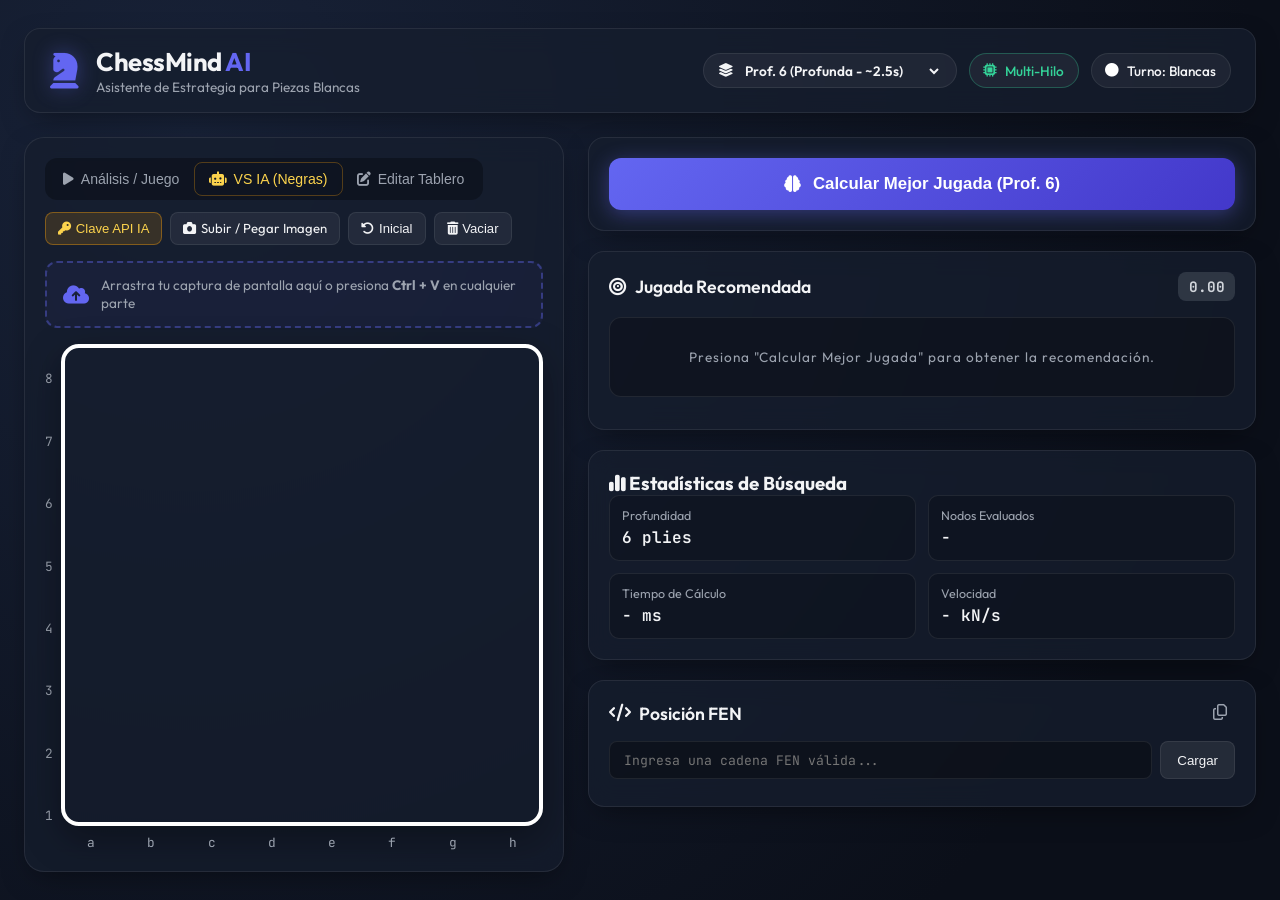
==== index.html @ ce9cb2b7 "first commit" ====
<!DOCTYPE html>
<html lang="es">
<head>
    <meta charset="UTF-8">
    <meta name="viewport" content="width=device-width, initial-scale=1.0">
    <title>Ajedrez AI - Asistente de Mejor Jugada</title>
    <!-- Favicon & PWA Manifest -->
    <link rel="icon" type="image/svg+xml" href="favicon.svg">
    <link rel="manifest" href="manifest.json">
    <meta name="theme-color" content="#182238">
    <meta name="apple-mobile-web-app-capable" content="yes">
    <meta name="apple-mobile-web-app-status-bar-style" content="black-translucent">
    <!-- Google Fonts -->
    <link rel="preconnect" href="https://fonts.googleapis.com">
    <link rel="preconnect" href="https://fonts.gstatic.com" crossorigin>
    <link href="https://fonts.googleapis.com/css2?family=Outfit:wght@300;400;500;600;700&family=JetBrains+Mono:wght@400;500;700&display=swap" rel="stylesheet">
    <!-- Font Awesome Icons -->
    <link rel="stylesheet" href="https://cdnjs.cloudflare.com/ajax/libs/font-awesome/6.4.0/css/all.min.css">
    <!-- Chess.js CDN -->
    <script src="https://cdnjs.cloudflare.com/ajax/libs/chess.js/0.10.3/chess.min.js"></script>
    <link rel="stylesheet" href="styles.css">
</head>
<body>
    <div class="app-container">
        <!-- Sidebar Navigation / Brand -->
        <header class="app-header">
            <div class="logo">
                <i class="fa-solid fa-chess-knight logo-icon"></i>
                <div class="logo-text">
                    <h1>ChessMind <span>AI</span></h1>
                    <p class="subtitle">Asistente de Estrategia para Piezas Blancas</p>
                </div>
            </div>
            <div class="header-badges">
                <span class="badge depth-badge" title="Seleccionar Profundidad de Búsqueda">
                    <i class="fa-solid fa-layer-group"></i> 
                    <select id="depthSelect" class="depth-select-inline">
                        <option value="0.25">Prof. 0.25 (Nivel Principiante)</option>
                        <option value="1">Prof. 1 (1 capa)</option>
                        <option value="3">Prof. 3 (Instantánea)</option>
                        <option value="4">Prof. 4 (Rápida - ~0.2s)</option>
                        <option value="5">Prof. 5 (Equilibrada - ~0.8s)</option>
                        <option value="6" selected>Prof. 6 (Profunda - ~2.5s)</option>
                        <option value="7">Prof. 7 (Extrema - ~5s)</option>
                    </select>
                </span>
                <span id="threadsBadge" class="badge threads-badge" title="Hilos de CPU en Paralelo"><i class="fa-solid fa-microchip"></i> <span id="threadsLabel">Multi-Hilo</span></span>
                <span id="turnBadge" class="badge turn-badge"><i class="fa-solid fa-circle" style="color: #ffffff;"></i> Turno: Blancas</span>
            </div>
        </header>

        <!-- Main Workspace -->
        <main class="main-content">
            <!-- Left Column: Board & Setup Tools -->
            <section class="board-section">
                <!-- Board Toolbar -->
                <div class="board-toolbar">
                    <div class="mode-tabs">
                        <button id="modePlayBtn" class="tab-btn active">
                            <i class="fa-solid fa-play"></i> Análisis / Juego
                        </button>
                        <button id="autoAiToggleBtn" class="tab-btn vs-ai-btn">
                            <i class="fa-solid fa-robot"></i> VS IA (Negras)
                        </button>
                        <button id="modeSetupBtn" class="tab-btn">
                            <i class="fa-solid fa-pen-to-square"></i> Editar Tablero
                        </button>
                    </div>
                    <div class="quick-actions">
                        <button id="openApiSettingsBtn" class="action-btn api-btn" title="Configurar Google AI Studio API Key">
                            <i class="fa-solid fa-key"></i> Clave API IA
                        </button>
                        <label for="imageUploadInput" class="action-btn upload-btn" title="Cargar o pegar imagen (Ctrl+V)">
                            <i class="fa-solid fa-camera"></i> Subir / Pegar Imagen
                            <input type="file" id="imageUploadInput" accept="image/*" style="display: none;" />
                        </label>
                        <button id="resetBoardBtn" class="action-btn" title="Posición Inicial">
                            <i class="fa-solid fa-rotate-left"></i> Inicial
                        </button>
                        <button id="clearBoardBtn" class="action-btn danger" title="Vaciar Tablero">
                            <i class="fa-solid fa-trash-can"></i> Vaciar
                        </button>
                    </div>
                </div>

                <!-- Global Drop / Paste Banner -->
                <div id="imageDropzone" class="image-dropzone">
                    <i class="fa-solid fa-cloud-arrow-up dropzone-icon"></i>
                    <span>Arrastra tu captura de pantalla aquí o presiona <strong>Ctrl + V</strong> en cualquier parte</span>
                </div>

                <!-- Piece Palette (Visible during setup mode) -->
                <div id="piecePalette" class="piece-palette hidden">
                    <span class="palette-title">Añadir Piezas:</span>
                    <div class="palette-group white-pieces">
                        <div class="palette-piece" data-piece="P" title="Peón Blanco">♙</div>
                        <div class="palette-piece" data-piece="N" title="Caballo Blanco">♘</div>
                        <div class="palette-piece" data-piece="B" title="Alfil Blanco">♗</div>
                        <div class="palette-piece" data-piece="R" title="Torre Blanca">♖</div>
                        <div class="palette-piece" data-piece="Q" title="Dama Blanca">♕</div>
                        <div class="palette-piece" data-piece="K" title="Rey Blanco">♔</div>
                    </div>
                    <div class="palette-group black-pieces">
                        <div class="palette-piece" data-piece="p" title="Peón Negro">♟</div>
                        <div class="palette-piece" data-piece="n" title="Caballo Negro">♞</div>
                        <div class="palette-piece" data-piece="b" title="Alfil Negro">♝</div>
                        <div class="palette-piece" data-piece="r" title="Torre Negra">♜</div>
                        <div class="palette-piece" data-piece="q" title="Dama Negra">♛</div>
                        <div class="palette-piece" data-piece="k" title="Rey Negro">♚</div>
                    </div>
                    <div class="palette-piece eraser" data-piece="NONE" title="Borrador (Vaciar casilla)">
                        <i class="fa-solid fa-eraser"></i>
                    </div>
                </div>

                <!-- Chessboard Container -->
                <div class="board-wrapper">
                    <!-- Rank Labels (8 to 1) -->
                    <div class="ranks-labels">
                        <span>8</span><span>7</span><span>6</span><span>5</span><span>4</span><span>3</span><span>2</span><span>1</span>
                    </div>
                    
                    <div class="board-core-area">
                        <div id="chessboard" class="chessboard"></div>
                        <!-- File Labels (a to h) -->
                        <div class="files-labels">
                            <span>a</span><span>b</span><span>c</span><span>d</span><span>e</span><span>f</span><span>g</span><span>h</span>
                        </div>
                    </div>
                </div>
            </section>

            <!-- Right Column: Control & Analysis Panel -->
            <section class="analysis-section">
                <!-- AI Engine Trigger Card -->
                <div class="card trigger-card">
                    <button id="findBestMoveBtn" class="btn-primary glow-effect">
                        <i class="fa-solid fa-brain"></i>
                        <span>Calcular Mejor Jugada (Prof. 6)</span>
                    </button>
                </div>

                <!-- Best Move Result Card -->
                <div class="card result-card">
                    <div class="card-header">
                        <h2><i class="fa-solid fa-bullseye"></i> Jugada Recomendada</h2>
                        <span id="evalBadge" class="eval-badge neutral">0.00</span>
                    </div>
                    <div class="result-body">
                        <div id="suggestedMoveDisplay" class="move-display">
                            <span class="placeholder-text">Presiona "Calcular Mejor Jugada" para obtener la recomendación.</span>
                        </div>
                        <div id="moveDescription" class="move-details"></div>
                    </div>
                </div>

                <!-- Metrics & Stats -->
                <div class="card stats-card">
                    <h3><i class="fa-solid fa-chart-simple"></i> Estadísticas de Búsqueda</h3>
                    <div class="stats-grid">
                        <div class="stat-item">
                            <span class="stat-label">Profundidad</span>
                            <span class="stat-value" id="statDepth">6 plies</span>
                        </div>
                        <div class="stat-item">
                            <span class="stat-label">Nodos Evaluados</span>
                            <span class="stat-value" id="statNodes">-</span>
                        </div>
                        <div class="stat-item">
                            <span class="stat-label">Tiempo de Cálculo</span>
                            <span class="stat-value" id="statTime">- ms</span>
                        </div>
                        <div class="stat-item">
                            <span class="stat-label">Velocidad</span>
                            <span class="stat-value" id="statNps">- kN/s</span>
                        </div>
                    </div>
                </div>

                <!-- FEN Config & Import/Export -->
                <div class="card fen-card">
                    <div class="card-header">
                        <h3><i class="fa-solid fa-code"></i> Posición FEN</h3>
                        <button id="copyFenBtn" class="icon-btn" title="Copiar FEN"><i class="fa-regular fa-copy"></i></button>
                    </div>
                    <div class="fen-input-group">
                        <input type="text" id="fenInput" class="fen-input" placeholder="Ingresa una cadena FEN válida..." />
                        <button id="applyFenBtn" class="btn-secondary">Cargar</button>
                    </div>
                    <span id="fenStatus" class="fen-status"></span>
                </div>
            </section>
        </main>
    </div>

    <!-- Google AI Studio API Settings Modal -->
    <div id="apiSettingsModal" class="modal-overlay hidden">
        <div class="modal-card modal-sm">
            <div class="modal-header">
                <h2><i class="fa-solid fa-key"></i> Configuración de Google AI Studio</h2>
                <button id="closeApiSettingsModalBtn" class="icon-btn"><i class="fa-solid fa-xmark"></i></button>
            </div>
            <div class="modal-body">
                <form id="apiSettingsForm" class="settings-form">
                    <div class="form-group">
                        <label for="apiKeyInput"><i class="fa-solid fa-lock"></i> Clave API (Google AI Studio)</label>
                        <div class="input-with-toggle">
                            <input type="password" id="apiKeyInput" placeholder="AIzaSy..." required />
                            <button type="button" id="toggleApiKeyVisibility" class="icon-btn" title="Mostrar/Ocultar"><i class="fa-regular fa-eye"></i></button>
                        </div>
                        <small class="form-hint">Obtén tu API Key gratis en <a href="https://aistudio.google.com/app/apikey" target="_blank" rel="noopener">aistudio.google.com</a>. Se guardará de forma segura en tu navegador (localStorage).</small>
                    </div>

                    <div class="form-group">
                        <div class="label-row">
                            <label for="apiModelSelect"><i class="fa-solid fa-brain"></i> Modelo Gemini</label>
                            <button type="button" id="fetchModelsBtn" class="icon-text-btn" title="Consultar modelos disponibles en tu cuenta de Google AI Studio">
                                <i class="fa-solid fa-arrows-rotate"></i> Obtener Modelos Reales
                            </button>
                        </div>
                        <select id="apiModelSelect" class="form-select">
                            <option value="gemini-2.5-flash">Cargando modelos de tu cuenta...</option>
                        </select>
                    </div>

                    <span id="apiSettingsMessage" class="form-message"></span>
                </form>
            </div>
            <div class="modal-footer">
                <button id="cancelApiSettingsBtn" class="btn-secondary">Cancelar</button>
                <button id="saveApiSettingsBtn" class="btn-primary glow-effect">
                    <i class="fa-solid fa-floppy-disk"></i> Guardar Configuración
                </button>
            </div>
        </div>
    </div>

    <!-- Image Recognition Verification Modal -->
    <div id="visionModal" class="modal-overlay hidden">
        <div class="modal-card">
            <div class="modal-header">
                <h2><i class="fa-solid fa-wand-magic-sparkles"></i> Detección de Tablero por IA</h2>
                <button id="closeVisionModalBtn" class="icon-btn"><i class="fa-solid fa-xmark"></i></button>
            </div>
            <div class="modal-body">
                <div class="side-by-side-container">
                    <div class="side-box">
                        <span class="box-title">Captura Original</span>
                        <div class="img-preview-wrapper">
                            <img id="uploadedImagePreview" src="" alt="Captura de pantalla de ajedrez" />
                        </div>
                        <div class="raw-response-container">
                            <span class="box-title"><i class="fa-solid fa-code"></i> Respuesta Cruda de la IA (Gemini):</span>
                            <textarea id="rawAiResponseText" class="raw-response-box" readonly placeholder="Esperando respuesta del modelo de IA..."></textarea>
                        </div>
                    </div>
                    <div class="side-box">
                        <span class="box-title">Posición Detectada (Haz clic en cualquier casilla para ajustar)</span>
                        <div class="preview-board-wrapper">
                            <div id="previewChessboard" class="chessboard mini-board"></div>
                            <div id="previewBoardSpinner" class="board-loading-overlay hidden">
                                <i class="fa-solid fa-brain fa-spin"></i>
                                <span>Consultando Gemini AI...</span>
                            </div>
                        </div>
                    </div>
                </div>
            </div>
            <div class="modal-footer">
                <button id="cancelVisionBtn" class="btn-secondary">Cancelar</button>
                <button id="confirmVisionBtn" class="btn-primary glow-effect">
                    <i class="fa-solid fa-check"></i> Cargar Posición al Tablero Principal
                </button>
            </div>
        </div>
    </div>

    <!-- Engine Script, Vision Script, Worker Pool & Main Script -->
    <script src="engine.js"></script>
    <script src="worker-pool.js"></script>
    <script src="vision.js"></script>
    <script src="app.js"></script>
    <!-- PWA Service Worker Registration -->
    <script>
        if ('serviceWorker' in navigator) {
            window.addEventListener('load', () => {
                navigator.serviceWorker.register('sw.js')
                    .then(reg => console.log('[PWA] Service Worker registrado:', reg.scope))
                    .catch(err => console.error('[PWA] Error Service Worker:', err));
            });
        }
    </script>
</body>
</html>
---- styles.css ----
:root {
    --bg-dark: #0b0f19;
    --bg-card: rgba(22, 30, 46, 0.75);
    --bg-card-border: rgba(255, 255, 255, 0.08);
    --primary: #6366f1;
    --primary-hover: #4f46e5;
    --primary-glow: rgba(99, 102, 241, 0.4);
    --accent-gold: #f59e0b;
    --accent-gold-glow: rgba(245, 158, 11, 0.4);
    --accent-green: #10b981;
    --accent-red: #ef4444;
    --text-main: #f3f4f6;
    --text-muted: #9ca3af;
    --square-light: #ffffff;
    --square-dark: #edf1f5;
    --square-highlight: rgba(245, 158, 11, 0.55);
    --square-move-from: rgba(16, 185, 129, 0.45);
    --square-move-to: rgba(16, 185, 129, 0.85);
    --square-selected: rgba(99, 102, 241, 0.6);
    --font-sans: 'Outfit', -apple-system, BlinkMacSystemFont, sans-serif;
    --font-mono: 'JetBrains Mono', monospace;
    --shadow-glass: 0 10px 30px -10px rgba(0, 0, 0, 0.5);
}

* {
    box-sizing: border-box;
    margin: 0;
    padding: 0;
}

body {
    background: radial-gradient(circle at 15% 15%, #182238 0%, #0b0f19 80%);
    color: var(--text-main);
    font-family: var(--font-sans);
    min-height: 100vh;
    display: flex;
    justify-content: center;
    align-items: center;
    padding: 1.5rem;
}

.app-container {
    width: 100%;
    max-width: 1280px;
    display: flex;
    flex-direction: column;
    gap: 1.5rem;
}

/* Header */
.app-header {
    display: flex;
    justify-content: space-between;
    align-items: center;
    padding: 1rem 1.5rem;
    background: var(--bg-card);
    backdrop-filter: blur(12px);
    border: 1px solid var(--bg-card-border);
    border-radius: 16px;
    box-shadow: var(--shadow-glass);
}

.logo {
    display: flex;
    align-items: center;
    gap: 1rem;
}

.logo-icon {
    font-size: 2.2rem;
    color: var(--primary);
    filter: drop-shadow(0 0 10px var(--primary-glow));
}

.logo-text h1 {
    font-size: 1.6rem;
    font-weight: 700;
    letter-spacing: -0.5px;
}

.logo-text h1 span {
    color: var(--primary);
}

.subtitle {
    font-size: 0.85rem;
    color: var(--text-muted);
}

.header-badges {
    display: flex;
    gap: 0.75rem;
}

.badge {
    background: rgba(255, 255, 255, 0.05);
    border: 1px solid var(--bg-card-border);
    padding: 0.4rem 0.85rem;
    border-radius: 20px;
    font-size: 0.85rem;
    font-weight: 500;
    display: flex;
    align-items: center;
    gap: 0.5rem;
}

.depth-select-inline {
    background: transparent;
    border: none;
    color: var(--text-main);
    font-family: var(--font-sans);
    font-size: 0.85rem;
    font-weight: 600;
    cursor: pointer;
    outline: none;
}

.depth-select-inline option {
    background: #111827;
    color: var(--text-main);
    font-size: 0.85rem;
}

.threads-badge {
    border-color: rgba(52, 211, 153, 0.3);
    color: #34d399;
}

/* Main Layout Grid */
.main-content {
    display: grid;
    grid-template-columns: minmax(320px, 540px) 1fr;
    gap: 1.5rem;
    align-items: start;
}

@media (max-width: 900px) {
    .main-content {
        grid-template-columns: 1fr;
    }
}

/* Board Section */
.board-section {
    display: flex;
    flex-direction: column;
    gap: 1rem;
    background: var(--bg-card);
    backdrop-filter: blur(12px);
    border: 1px solid var(--bg-card-border);
    border-radius: 20px;
    padding: 1.25rem;
    box-shadow: var(--shadow-glass);
}

.board-toolbar {
    display: flex;
    justify-content: space-between;
    align-items: center;
    flex-wrap: wrap;
    gap: 0.75rem;
}

.mode-tabs {
    display: flex;
    background: rgba(0, 0, 0, 0.3);
    padding: 4px;
    border-radius: 12px;
}

.tab-btn {
    background: transparent;
    border: none;
    color: var(--text-muted);
    padding: 0.5rem 0.9rem;
    border-radius: 8px;
    font-size: 0.88rem;
    font-weight: 500;
    cursor: pointer;
    transition: all 0.2s ease;
    display: flex;
    align-items: center;
    gap: 0.4rem;
}

.tab-btn.vs-ai-btn {
    border: 1px solid rgba(245, 158, 11, 0.3);
    color: #fcd34d;
}

.tab-btn.vs-ai-btn:hover {
    background: rgba(245, 158, 11, 0.2);
}

.tab-btn.vs-ai-btn.active {
    background: linear-gradient(135deg, #f59e0b 0%, #d97706 100%);
    color: #ffffff;
    box-shadow: 0 4px 12px rgba(245, 158, 11, 0.4);
}

.quick-actions {
    display: flex;
    gap: 0.5rem;
}

.action-btn {
    background: rgba(255, 255, 255, 0.06);
    border: 1px solid var(--bg-card-border);
    color: var(--text-main);
    padding: 0.45rem 0.75rem;
    border-radius: 8px;
    font-size: 0.82rem;
    cursor: pointer;
    transition: all 0.2s ease;
    display: flex;
    align-items: center;
    gap: 0.3rem;
}

.action-btn:hover {
    background: rgba(255, 255, 255, 0.12);
}

.action-btn.danger:hover {
    background: rgba(239, 68, 68, 0.2);
    border-color: var(--accent-red);
    color: #fca5a5;
}

/* Piece Palette */
.piece-palette {
    display: flex;
    flex-direction: column;
    gap: 0.5rem;
    background: rgba(0, 0, 0, 0.25);
    border: 1px dashed rgba(255, 255, 255, 0.15);
    padding: 0.75rem;
    border-radius: 12px;
}

.piece-palette.hidden {
    display: none;
}

.palette-title {
    font-size: 0.8rem;
    color: var(--text-muted);
    font-weight: 500;
}

.palette-group {
    display: flex;
    gap: 0.5rem;
}

.palette-piece {
    width: 40px;
    height: 40px;
    display: flex;
    justify-content: center;
    align-items: center;
    font-size: 1.8rem;
    background: rgba(255, 255, 255, 0.05);
    border: 1px solid var(--bg-card-border);
    border-radius: 8px;
    cursor: pointer;
    user-select: none;
    transition: transform 0.15s ease, background 0.15s ease;
}

.palette-piece:hover {
    transform: scale(1.1);
    background: rgba(255, 255, 255, 0.15);
}

.palette-piece.active {
    border-color: var(--accent-gold);
    background: rgba(245, 158, 11, 0.2);
    box-shadow: 0 0 10px var(--accent-gold-glow);
}

.palette-piece.eraser {
    font-size: 1.1rem;
    color: var(--accent-red);
}

/* Board Layout */
.board-wrapper {
    display: flex;
    gap: 0.5rem;
    position: relative;
    user-select: none;
}

.ranks-labels {
    display: flex;
    flex-direction: column;
    justify-content: space-around;
    align-items: center;
    font-family: var(--font-mono);
    font-size: 0.8rem;
    color: var(--text-muted);
    padding: 4px 0;
}

.board-core-area {
    flex-grow: 1;
    display: flex;
    flex-direction: column;
    gap: 0.5rem;
}

.files-labels {
    display: flex;
    justify-content: space-around;
    font-family: var(--font-mono);
    font-size: 0.8rem;
    color: var(--text-muted);
}

.chessboard {
    aspect-ratio: 1 / 1;
    width: 100%;
    display: grid;
    grid-template-columns: repeat(8, 1fr);
    grid-template-rows: repeat(8, 1fr);
    border-radius: 18px;
    overflow: hidden;
    box-shadow: 0 12px 36px rgba(0, 0, 0, 0.35);
    border: 4px solid #ffffff;
}

.square {
    position: relative;
    display: flex;
    justify-content: center;
    align-items: center;
    font-size: clamp(2rem, 5vw, 3rem);
    cursor: pointer;
    transition: background 0.15s ease;
}

.square.light {
    background-color: var(--square-light);
}

.square.dark {
    background-color: var(--square-dark);
}

.square.selected {
    background-color: var(--square-selected) !important;
}

.square.highlight-from {
    background-color: var(--square-move-from) !important;
    box-shadow: inset 0 0 10px rgba(16, 185, 129, 0.8);
}

.square.in-check {
    background: rgba(239, 68, 68, 0.65) !important;
    box-shadow: inset 0 0 12px #ef4444;
    animation: pulseCheck 1.2s infinite alternate ease-in-out;
}

@keyframes pulseCheck {
    from { box-shadow: inset 0 0 8px #ef4444; }
    to { box-shadow: inset 0 0 20px #dc2626; }
}

.square.highlight-to {
    background-color: var(--square-move-to) !important;
    box-shadow: inset 0 0 15px rgba(16, 185, 129, 0.9);
}

.legal-dot {
    position: absolute;
    width: 28%;
    height: 28%;
    border-radius: 50%;
    background-color: rgba(99, 102, 241, 0.5);
    pointer-events: none;
}

.chess-piece-svg {
    width: 80%;
    height: 80%;
    filter: drop-shadow(0 3px 5px rgba(0, 0, 0, 0.45));
    transition: transform 0.15s ease;
    pointer-events: none;
}

.square:hover .chess-piece-svg {
    transform: scale(1.1);
}

/* Analysis Section Cards */
.analysis-section {
    display: flex;
    flex-direction: column;
    gap: 1.25rem;
}

.card {
    background: var(--bg-card);
    backdrop-filter: blur(12px);
    border: 1px solid var(--bg-card-border);
    border-radius: 16px;
    padding: 1.25rem;
    box-shadow: var(--shadow-glass);
}

.card-header {
    display: flex;
    justify-content: space-between;
    align-items: center;
    margin-bottom: 1rem;
}

.card-header h2, .card-header h3 {
    font-size: 1.1rem;
    font-weight: 600;
    display: flex;
    align-items: center;
    gap: 0.5rem;
    color: var(--text-main);
}

.btn-primary {
    width: 100%;
    padding: 1rem;
    background: linear-gradient(135deg, var(--primary) 0%, #4338ca 100%);
    border: none;
    border-radius: 12px;
    color: #fff;
    font-size: 1.05rem;
    font-weight: 600;
    cursor: pointer;
    display: flex;
    justify-content: center;
    align-items: center;
    gap: 0.75rem;
    transition: all 0.2s ease;
    box-shadow: 0 4px 20px var(--primary-glow);
}

.btn-primary:hover {
    transform: translateY(-2px);
    box-shadow: 0 6px 24px rgba(99, 102, 241, 0.6);
}

.btn-primary:active {
    transform: translateY(0);
}

.btn-primary:disabled {
    opacity: 0.6;
    cursor: not-allowed;
    transform: none;
}

.eval-badge {
    font-family: var(--font-mono);
    font-size: 0.9rem;
    font-weight: 700;
    padding: 0.3rem 0.65rem;
    border-radius: 8px;
    background: rgba(255, 255, 255, 0.08);
}

.eval-badge.positive {
    background: rgba(16, 185, 129, 0.2);
    color: #34d399;
    border: 1px solid rgba(16, 185, 129, 0.3);
}

.eval-badge.negative {
    background: rgba(239, 68, 68, 0.2);
    color: #f87171;
    border: 1px solid rgba(239, 68, 68, 0.3);
}

.eval-badge.neutral {
    background: rgba(156, 163, 175, 0.2);
    color: #d1d5db;
}

.move-display {
    background: rgba(0, 0, 0, 0.25);
    border: 1px solid var(--bg-card-border);
    border-radius: 12px;
    padding: 1.25rem;
    text-align: center;
    font-size: 1.5rem;
    font-weight: 700;
    font-family: var(--font-mono);
    color: var(--accent-gold);
    min-height: 80px;
    display: flex;
    align-items: center;
    justify-content: center;
    letter-spacing: 1px;
}

.move-display .placeholder-text {
    font-size: 0.85rem;
    font-family: var(--font-sans);
    color: var(--text-muted);
    font-weight: 400;
}

.move-details {
    margin-top: 0.75rem;
    font-size: 0.88rem;
    color: var(--text-muted);
    text-align: center;
}

/* Stats Grid */
.stats-grid {
    display: grid;
    grid-template-columns: repeat(2, 1fr);
    gap: 0.75rem;
}

.stat-item {
    background: rgba(0, 0, 0, 0.2);
    border: 1px solid var(--bg-card-border);
    padding: 0.75rem;
    border-radius: 10px;
    display: flex;
    flex-direction: column;
    gap: 0.25rem;
}

.stat-label {
    font-size: 0.78rem;
    color: var(--text-muted);
}

.stat-value {
    font-size: 1rem;
    font-weight: 600;
    font-family: var(--font-mono);
    color: var(--text-main);
}

/* FEN Card */
.fen-input-group {
    display: flex;
    gap: 0.5rem;
}

.fen-input {
    flex-grow: 1;
    background: rgba(0, 0, 0, 0.3);
    border: 1px solid var(--bg-card-border);
    padding: 0.6rem 0.85rem;
    border-radius: 8px;
    color: var(--text-main);
    font-family: var(--font-mono);
    font-size: 0.82rem;
}

.fen-input:focus {
    outline: none;
    border-color: var(--primary);
}

.btn-secondary {
    background: rgba(255, 255, 255, 0.08);
    border: 1px solid var(--bg-card-border);
    color: var(--text-main);
    padding: 0 1rem;
    border-radius: 8px;
    font-weight: 500;
    cursor: pointer;
    transition: background 0.2s ease;
}

.btn-secondary:hover {
    background: rgba(255, 255, 255, 0.16);
}

.icon-btn {
    background: transparent;
    border: none;
    color: var(--text-muted);
    cursor: pointer;
    font-size: 1rem;
    padding: 0.2rem 0.5rem;
    border-radius: 6px;
    transition: color 0.2s ease;
}

.icon-btn:hover {
    color: var(--text-main);
}

.fen-status {
    display: block;
    margin-top: 0.4rem;
    font-size: 0.8rem;
}

.fen-status.error {
    color: var(--accent-red);
}

.action-btn.api-btn {
    background: rgba(245, 158, 11, 0.15);
    border-color: rgba(245, 158, 11, 0.4);
    color: #fcd34d;
}

.action-btn.api-btn:hover {
    background: rgba(245, 158, 11, 0.3);
    color: #ffffff;
    box-shadow: 0 0 12px var(--accent-gold-glow);
}

.modal-card.modal-sm {
    max-width: 520px;
}

.settings-form {
    display: flex;
    flex-direction: column;
    gap: 1.25rem;
}

.form-group {
    display: flex;
    flex-direction: column;
    gap: 0.4rem;
}

.label-row {
    display: flex;
    justify-content: space-between;
    align-items: center;
}

.icon-text-btn {
    background: transparent;
    border: none;
    color: var(--primary);
    font-size: 0.78rem;
    font-weight: 500;
    cursor: pointer;
    display: flex;
    align-items: center;
    gap: 0.35rem;
    padding: 0.2rem 0.4rem;
    border-radius: 6px;
    transition: all 0.2s ease;
}

.icon-text-btn:hover {
    background: rgba(99, 102, 241, 0.15);
    color: #ffffff;
}

.form-group label {
    font-size: 0.88rem;
    font-weight: 500;
    color: var(--text-main);
    display: flex;
    align-items: center;
    gap: 0.5rem;
}

.input-with-toggle {
    display: flex;
    align-items: center;
    background: rgba(0, 0, 0, 0.3);
    border: 1px solid var(--bg-card-border);
    border-radius: 8px;
    padding: 0 0.5rem;
}

.input-with-toggle input {
    flex-grow: 1;
    background: transparent;
    border: none;
    padding: 0.65rem 0.5rem;
    color: var(--text-main);
    font-family: var(--font-mono);
    font-size: 0.9rem;
}

.input-with-toggle input:focus {
    outline: none;
}

.form-select {
    background: rgba(0, 0, 0, 0.4);
    border: 1px solid var(--bg-card-border);
    color: var(--text-main);
    padding: 0.65rem 0.85rem;
    border-radius: 8px;
    font-family: var(--font-sans);
    font-size: 0.9rem;
    cursor: pointer;
}

.form-select option {
    background: #121927;
    color: var(--text-main);
}

.form-hint {
    font-size: 0.78rem;
    color: var(--text-muted);

}

.form-hint a {
    color: var(--primary);
    text-decoration: underline;
}

.form-message {
    font-size: 0.85rem;
    margin-top: 0.25rem;
}

.form-message.success {
    color: var(--accent-green);
}

.form-message.error {
    color: var(--accent-red);
}

.action-btn.upload-btn:hover {
    background: rgba(99, 102, 241, 0.3);
    color: #ffffff;
    box-shadow: 0 0 12px var(--primary-glow);
}

.image-dropzone {
    border: 2px dashed rgba(99, 102, 241, 0.4);
    background: rgba(99, 102, 241, 0.05);
    border-radius: 12px;
    padding: 0.85rem 1rem;
    display: flex;
    align-items: center;
    justify-content: center;
    gap: 0.75rem;
    font-size: 0.85rem;
    color: var(--text-muted);
    transition: all 0.2s ease;
    cursor: pointer;
}

.image-dropzone.dragover {
    border-color: var(--primary);
    background: rgba(99, 102, 241, 0.2);
    color: #ffffff;
    transform: scale(1.01);
}

.dropzone-icon {
    font-size: 1.3rem;
    color: var(--primary);
}

/* Modal Overlay & Side-by-Side Verification */
.modal-overlay {
    position: fixed;
    top: 0;
    left: 0;
    width: 100vw;
    height: 100vh;
    background: rgba(7, 10, 18, 0.85);
    backdrop-filter: blur(8px);
    display: flex;
    justify-content: center;
    align-items: center;
    z-index: 1000;
    opacity: 1;
    transition: opacity 0.25s ease;
}

.modal-overlay.hidden {
    display: none;
    opacity: 0;
    pointer-events: none;
}

.modal-card {
    background: #121927;
    border: 1px solid var(--bg-card-border);
    border-radius: 20px;
    width: 90%;
    max-width: 900px;
    max-height: 90vh;
    display: flex;
    flex-direction: column;
    box-shadow: 0 20px 50px rgba(0, 0, 0, 0.7);
    overflow: hidden;
}

.modal-header {
    padding: 1.25rem 1.5rem;
    border-bottom: 1px solid var(--bg-card-border);
    display: flex;
    justify-content: space-between;
    align-items: center;
}

.modal-header h2 {
    font-size: 1.2rem;
    color: var(--text-main);
    display: flex;
    align-items: center;
    gap: 0.6rem;
}

.modal-body {
    padding: 1.5rem;
    overflow-y: auto;
}

.side-by-side-container {
    display: grid;
    grid-template-columns: 1fr 1fr;
    gap: 1.5rem;
}

@media (max-width: 768px) {
    .side-by-side-container {
        grid-template-columns: 1fr;
    }
}

.side-box {
    display: flex;
    flex-direction: column;
    gap: 0.75rem;
}

.box-title {
    font-size: 0.85rem;
    font-weight: 500;
    color: var(--text-muted);
}

.img-preview-wrapper {
    width: 100%;
    aspect-ratio: 1 / 1;
    border-radius: 12px;
    overflow: hidden;
    background: rgba(0, 0, 0, 0.4);
    border: 1px solid var(--bg-card-border);
    display: flex;
    justify-content: center;
    align-items: center;
}

.raw-response-container {
    display: flex;
    flex-direction: column;
    gap: 0.4rem;
    margin-top: 0.5rem;
}

.raw-response-box {
    width: 100%;
    height: 110px;
    background: rgba(0, 0, 0, 0.4);
    border: 1px solid var(--bg-card-border);
    border-radius: 8px;
    padding: 0.6rem 0.85rem;
    color: #34d399;
    font-family: var(--font-mono);
    font-size: 0.78rem;
    resize: none;
}

.raw-response-box:focus {
    outline: none;
}

.preview-board-wrapper {
    position: relative;
    width: 100%;
    aspect-ratio: 1 / 1;
}

.board-loading-overlay {
    position: absolute;
    top: 0;
    left: 0;
    width: 100%;
    height: 100%;
    background: rgba(11, 15, 25, 0.82);
    backdrop-filter: blur(4px);
    border-radius: 12px;
    display: flex;
    flex-direction: column;
    justify-content: center;
    align-items: center;
    gap: 1rem;
    color: var(--primary);
    font-size: 2.2rem;
    z-index: 10;
}

.board-loading-overlay span {
    font-size: 0.95rem;
    font-family: var(--font-sans);
    color: var(--text-main);
    font-weight: 500;
}

.board-loading-overlay.hidden {
    display: none;
}

.modal-footer {
    padding: 1.25rem 1.5rem;
    border-top: 1px solid var(--bg-card-border);
    display: flex;
    justify-content: flex-end;
    gap: 1rem;
    background: rgba(0, 0, 0, 0.2);
}
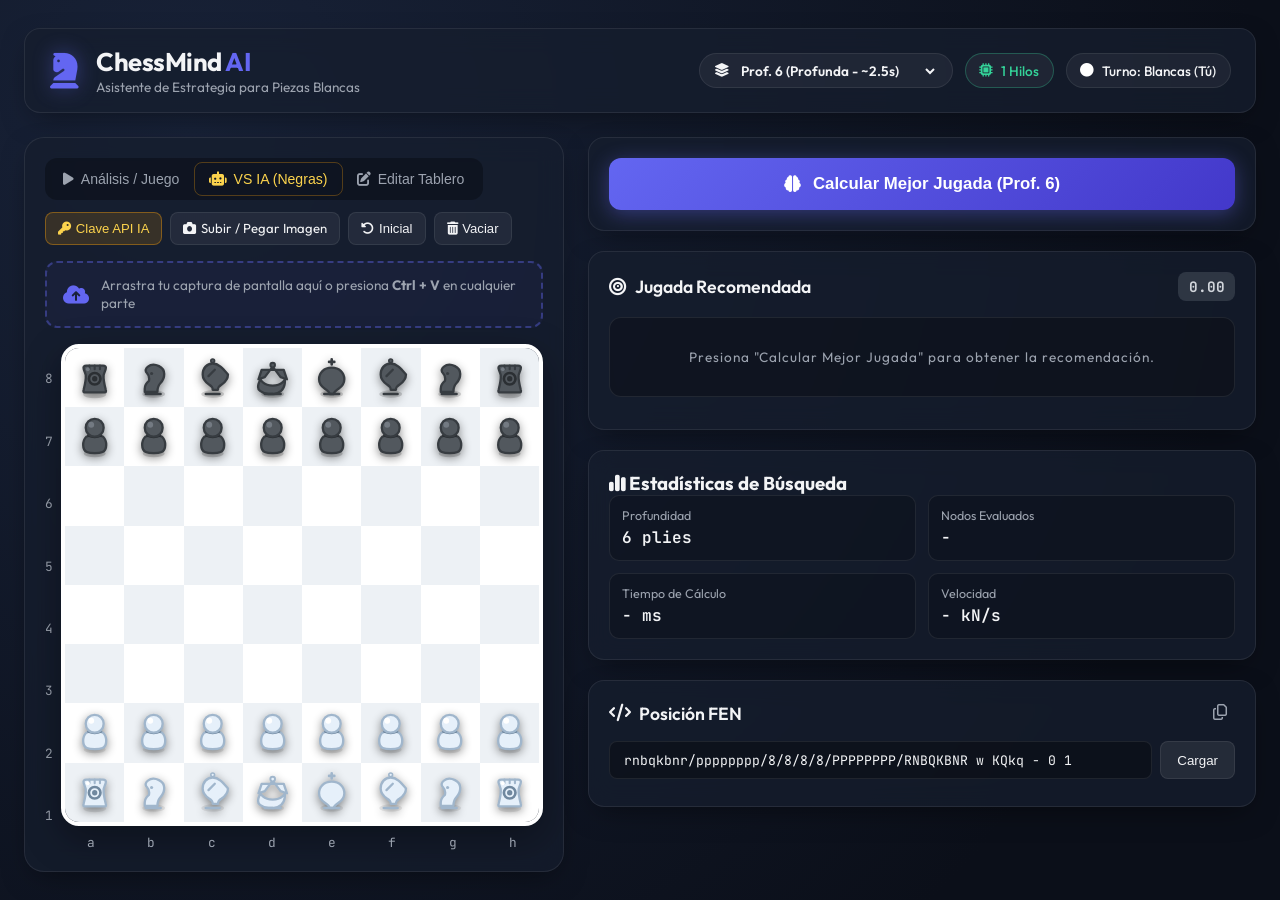
==== commit 485aefb0: "feat: add chess.js library and integrate it with engine-worker for move validation" ====
--- a/index.html
+++ b/index.html
@@ -16,8 +16,8 @@
     <link href="https://fonts.googleapis.com/css2?family=Outfit:wght@300;400;500;600;700&family=JetBrains+Mono:wght@400;500;700&display=swap" rel="stylesheet">
     <!-- Font Awesome Icons -->
     <link rel="stylesheet" href="https://cdnjs.cloudflare.com/ajax/libs/font-awesome/6.4.0/css/all.min.css">
-    <!-- Chess.js CDN -->
-    <script src="https://cdnjs.cloudflare.com/ajax/libs/chess.js/0.10.3/chess.min.js"></script>
+    <!-- Chess.js Local -->
+    <script src="chess.min.js"></script>
     <link rel="stylesheet" href="styles.css">
 </head>
 <body>
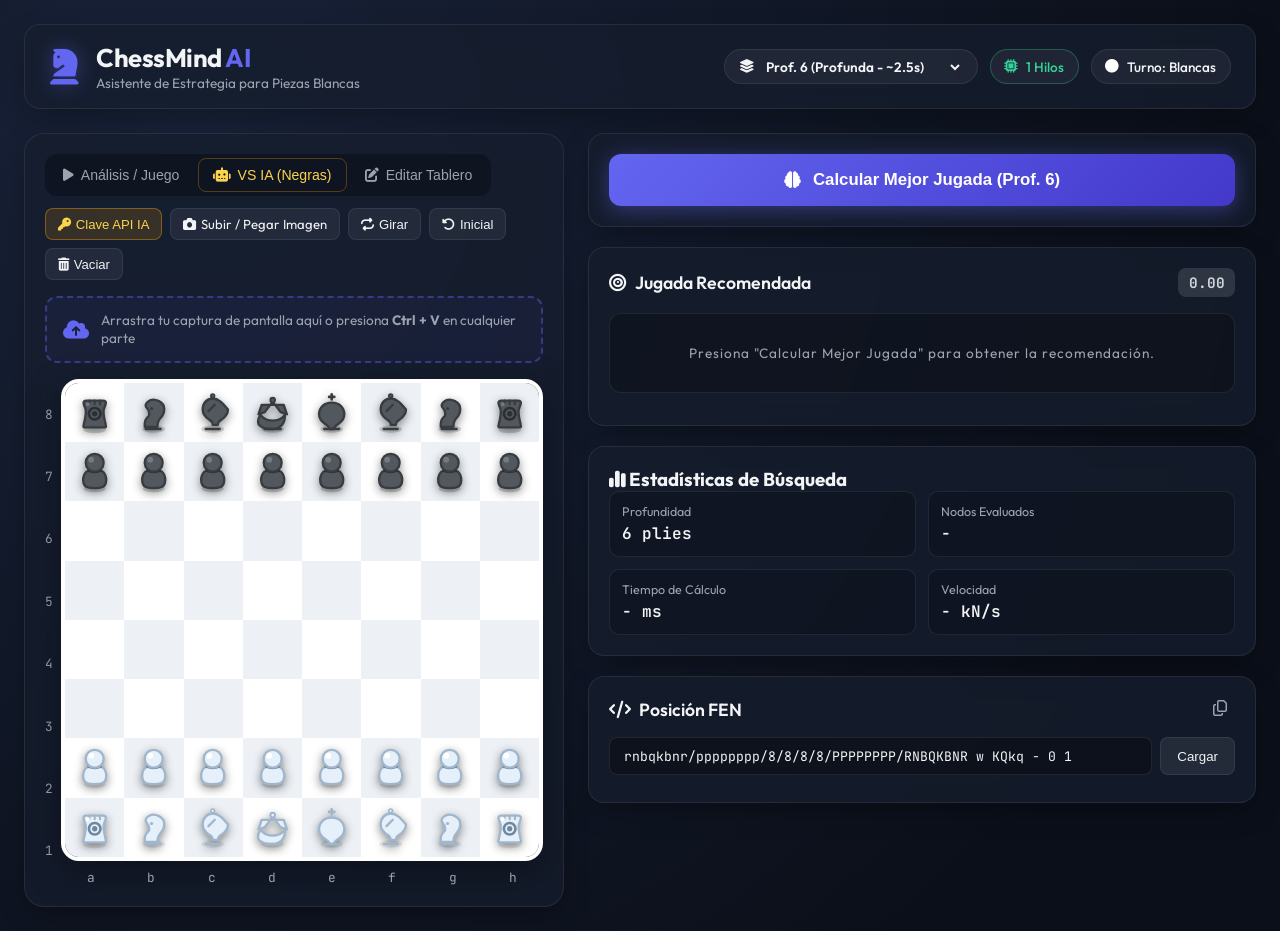
==== commit fb5fb1e2: "feat: add board orientation toggle with persistent local storage and dynamic label updates" ====
--- a/index.html
+++ b/index.html
@@ -74,6 +74,9 @@
                             <i class="fa-solid fa-camera"></i> Subir / Pegar Imagen
                             <input type="file" id="imageUploadInput" accept="image/*" style="display: none;" />
                         </label>
+                        <button id="flipBoardBtn" class="action-btn" title="Girar Tablero (180°)">
+                            <i class="fa-solid fa-repeat"></i> Girar
+                        </button>
                         <button id="resetBoardBtn" class="action-btn" title="Posición Inicial">
                             <i class="fa-solid fa-rotate-left"></i> Inicial
                         </button>
@@ -116,14 +119,14 @@
                 <!-- Chessboard Container -->
                 <div class="board-wrapper">
                     <!-- Rank Labels (8 to 1) -->
-                    <div class="ranks-labels">
+                    <div class="ranks-labels" id="ranksLabels">
                         <span>8</span><span>7</span><span>6</span><span>5</span><span>4</span><span>3</span><span>2</span><span>1</span>
                     </div>
                     
                     <div class="board-core-area">
                         <div id="chessboard" class="chessboard"></div>
                         <!-- File Labels (a to h) -->
-                        <div class="files-labels">
+                        <div class="files-labels" id="filesLabels">
                             <span>a</span><span>b</span><span>c</span><span>d</span><span>e</span><span>f</span><span>g</span><span>h</span>
                         </div>
                     </div>
--- a/styles.css
+++ b/styles.css
@@ -52,6 +52,8 @@
     display: flex;
     justify-content: space-between;
     align-items: center;
+    flex-wrap: wrap;
+    gap: 1rem;
     padding: 1rem 1.5rem;
     background: var(--bg-card);
     backdrop-filter: blur(12px);
@@ -89,6 +91,7 @@
 
 .header-badges {
     display: flex;
+    flex-wrap: wrap;
     gap: 0.75rem;
 }
 
@@ -124,6 +127,18 @@
 .threads-badge {
     border-color: rgba(52, 211, 153, 0.3);
     color: #34d399;
+}
+
+.turn-badge {
+    cursor: pointer;
+    transition: all 0.2s ease;
+    user-select: none;
+}
+
+.turn-badge:hover {
+    background: rgba(255, 255, 255, 0.12);
+    border-color: var(--primary);
+    transform: translateY(-1px);
 }
 
 /* Main Layout Grid */
@@ -163,9 +178,11 @@
 
 .mode-tabs {
     display: flex;
+    flex-wrap: wrap;
     background: rgba(0, 0, 0, 0.3);
     padding: 4px;
     border-radius: 12px;
+    gap: 4px;
 }
 
 .tab-btn {
@@ -200,6 +217,7 @@
 
 .quick-actions {
     display: flex;
+    flex-wrap: wrap;
     gap: 0.5rem;
 }
 
@@ -221,6 +239,13 @@
     background: rgba(255, 255, 255, 0.12);
 }
 
+.action-btn.active {
+    background: rgba(99, 102, 241, 0.25);
+    border-color: var(--primary);
+    color: #ffffff;
+    box-shadow: 0 0 12px var(--primary-glow);
+}
+
 .action-btn.danger:hover {
     background: rgba(239, 68, 68, 0.2);
     border-color: var(--accent-red);
@@ -250,6 +275,7 @@
 
 .palette-group {
     display: flex;
+    flex-wrap: wrap;
     gap: 0.5rem;
 }
 
@@ -378,8 +404,32 @@
     width: 28%;
     height: 28%;
     border-radius: 50%;
-    background-color: rgba(99, 102, 241, 0.5);
+    background-color: rgba(99, 102, 241, 0.6);
     pointer-events: none;
+    box-shadow: 0 0 8px rgba(99, 102, 241, 0.8);
+}
+
+/* Drag and Drop Enhancements */
+.square.drag-target-over {
+    background-color: rgba(99, 102, 241, 0.45) !important;
+    box-shadow: inset 0 0 15px var(--primary);
+}
+
+.square.dragging, .palette-piece.dragging {
+    opacity: 0.4;
+}
+
+.touch-drag-preview {
+    position: fixed;
+    width: 64px;
+    height: 64px;
+    margin-left: -32px;
+    margin-top: -32px;
+    pointer-events: none;
+    z-index: 9999;
+    filter: drop-shadow(0 10px 20px rgba(0, 0, 0, 0.65));
+    transform: scale(1.15);
+    transition: transform 0.1s ease;
 }
 
 .chess-piece-svg {
@@ -928,3 +978,169 @@
     background: rgba(0, 0, 0, 0.2);
 }
 
+/* Comprehensive Responsive Media Queries */
+@media (max-width: 900px) {
+    .main-content {
+        grid-template-columns: 1fr;
+    }
+}
+
+@media (max-width: 768px) {
+    body {
+        padding: 0.75rem;
+    }
+
+    .app-container {
+        gap: 1rem;
+    }
+
+    .app-header {
+        flex-direction: column;
+        align-items: flex-start;
+        padding: 1rem;
+    }
+
+    .header-badges {
+        width: 100%;
+        justify-content: flex-start;
+    }
+
+    .badge {
+        font-size: 0.8rem;
+        padding: 0.35rem 0.65rem;
+    }
+
+    .depth-select-inline {
+        font-size: 0.8rem;
+        max-width: 100%;
+    }
+
+    .board-section {
+        padding: 0.85rem;
+    }
+
+    .chessboard {
+        border-width: 3px;
+    }
+
+    .side-by-side-container {
+        grid-template-columns: 1fr;
+    }
+
+    .modal-card {
+        width: 96%;
+        max-height: 94vh;
+    }
+}
+
+@media (max-width: 580px) {
+    .mode-tabs, .quick-actions {
+        width: 100%;
+    }
+
+    .tab-btn, .action-btn {
+        flex: 1 1 auto;
+        justify-content: center;
+        text-align: center;
+    }
+}
+
+@media (max-width: 480px) {
+    body {
+        padding: 0.35rem;
+    }
+
+    .logo-icon {
+        font-size: 1.8rem;
+    }
+
+    .logo-text h1 {
+        font-size: 1.3rem;
+    }
+
+    .subtitle {
+        font-size: 0.75rem;
+    }
+
+    .header-badges {
+        flex-direction: column;
+        align-items: stretch;
+    }
+
+    .badge {
+        justify-content: center;
+        width: 100%;
+    }
+
+    .depth-select-inline {
+        text-align: center;
+    }
+
+    .board-section {
+        padding: 0.5rem;
+    }
+
+    .ranks-labels {
+        font-size: 0.7rem;
+        padding: 2px 0;
+    }
+
+    .files-labels {
+        font-size: 0.7rem;
+    }
+
+    .chessboard {
+        border-width: 2px;
+        border-radius: 12px;
+    }
+
+    .tab-btn {
+        font-size: 0.8rem;
+        padding: 0.45rem 0.6rem;
+    }
+
+    .action-btn {
+        font-size: 0.78rem;
+        padding: 0.4rem 0.6rem;
+    }
+
+    .move-display {
+        font-size: 1.2rem;
+        min-height: 65px;
+        padding: 0.85rem;
+    }
+
+    .fen-input-group {
+        flex-direction: column;
+    }
+
+    .btn-secondary {
+        width: 100%;
+        padding: 0.6rem;
+    }
+
+    .modal-footer {
+        flex-direction: column;
+    }
+
+    .modal-footer button {
+        width: 100%;
+    }
+}
+
+@media (max-width: 360px) {
+    .palette-piece {
+        width: 34px;
+        height: 34px;
+        font-size: 1.4rem;
+    }
+
+    .board-toolbar {
+        gap: 0.5rem;
+    }
+
+    .stats-grid {
+        grid-template-columns: 1fr;
+    }
+}
+
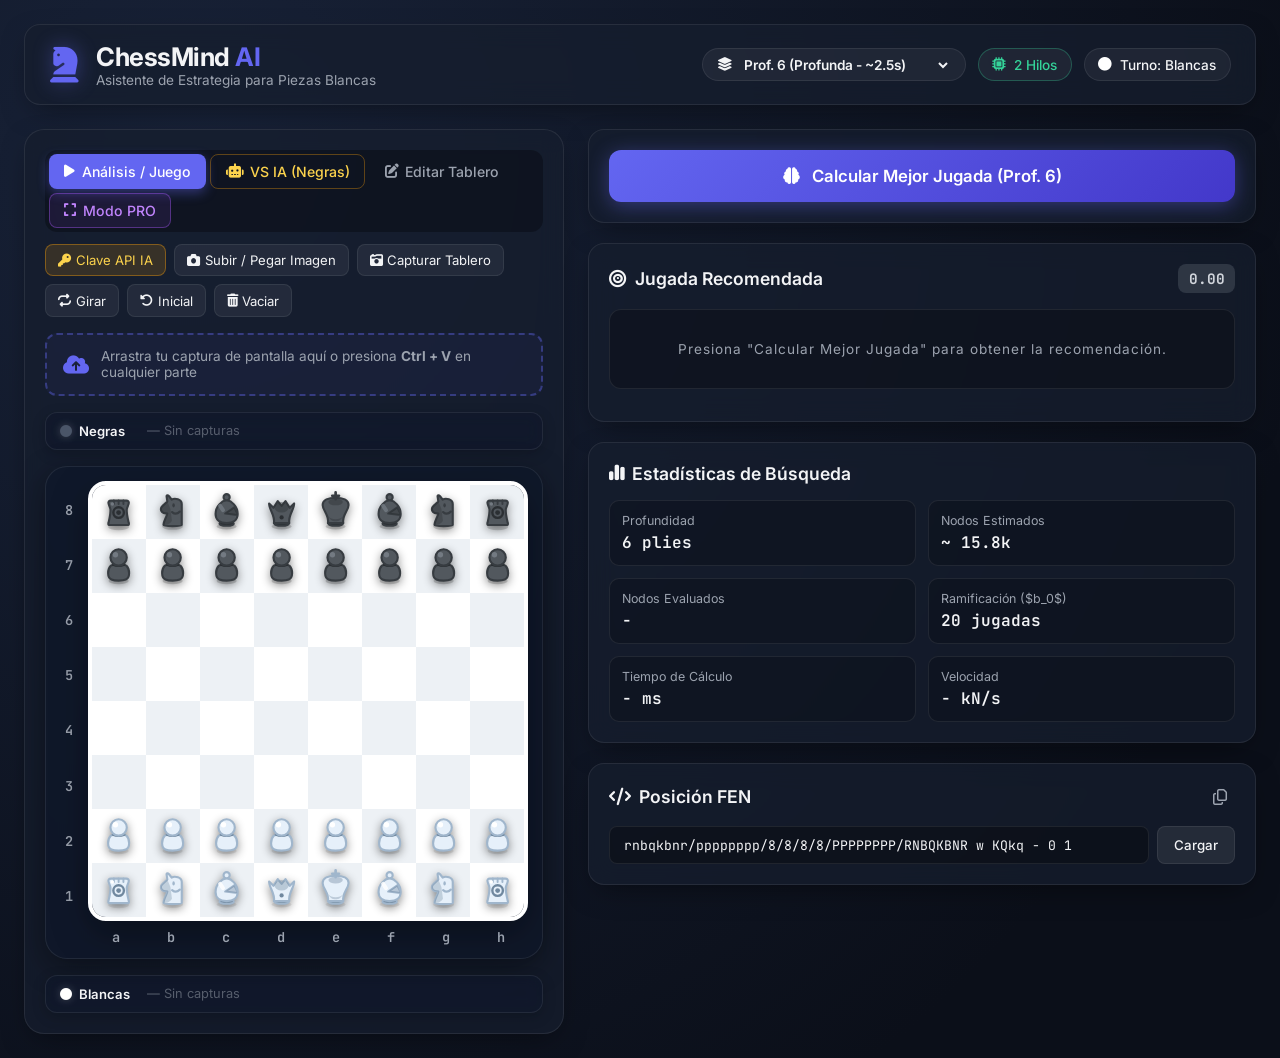
==== commit bb09b3d0: "feat: add pro mode, captured pieces UI, debug logs, and PWA updates Detailed changes: - Adjust worke" ====
--- a/index.html
+++ b/index.html
@@ -13,14 +13,15 @@
     <!-- Google Fonts -->
     <link rel="preconnect" href="https://fonts.googleapis.com">
     <link rel="preconnect" href="https://fonts.gstatic.com" crossorigin>
-    <link href="https://fonts.googleapis.com/css2?family=Outfit:wght@300;400;500;600;700&family=JetBrains+Mono:wght@400;500;700&display=swap" rel="stylesheet">
+    <link href="https://fonts.googleapis.com/css2?family=Inter:wght@300;400;500;600;700&family=Outfit:wght@300;400;500;600;700&family=JetBrains+Mono:wght@400;500;700&display=swap" rel="stylesheet">
     <!-- Font Awesome Icons -->
     <link rel="stylesheet" href="https://cdnjs.cloudflare.com/ajax/libs/font-awesome/6.4.0/css/all.min.css">
     <!-- Chess.js Local -->
     <script src="chess.min.js"></script>
-    <link rel="stylesheet" href="styles.css">
+    <link rel="stylesheet" href="styles.css?v=26">
 </head>
 <body>
+    <div id="toastContainer" class="toast-container"></div>
     <div class="app-container">
         <!-- Sidebar Navigation / Brand -->
         <header class="app-header">
@@ -37,6 +38,7 @@
                     <select id="depthSelect" class="depth-select-inline">
                         <option value="0.25">Prof. 0.25 (Nivel Principiante)</option>
                         <option value="1">Prof. 1 (1 capa)</option>
+                        <option value="2">Prof. 2 (2 capas)</option>
                         <option value="3">Prof. 3 (Instantánea)</option>
                         <option value="4">Prof. 4 (Rápida - ~0.2s)</option>
                         <option value="5">Prof. 5 (Equilibrada - ~0.8s)</option>
@@ -65,6 +67,9 @@
                         <button id="modeSetupBtn" class="tab-btn">
                             <i class="fa-solid fa-pen-to-square"></i> Editar Tablero
                         </button>
+                        <button id="toggleProModeBtn" class="tab-btn pro-btn" title="Activar Modo PRO (Pantalla Completa F11)">
+                            <i class="fa-solid fa-expand"></i> Modo PRO
+                        </button>
                     </div>
                     <div class="quick-actions">
                         <button id="openApiSettingsBtn" class="action-btn api-btn" title="Configurar Google AI Studio API Key">
@@ -74,6 +79,9 @@
                             <i class="fa-solid fa-camera"></i> Subir / Pegar Imagen
                             <input type="file" id="imageUploadInput" accept="image/*" style="display: none;" />
                         </label>
+                        <button id="copyBoardImageBtn" class="action-btn" title="Copiar captura del tablero con sus escalas al portapapeles">
+                            <i class="fa-solid fa-camera-retro"></i> Capturar Tablero
+                        </button>
                         <button id="flipBoardBtn" class="action-btn" title="Girar Tablero (180°)">
                             <i class="fa-solid fa-repeat"></i> Girar
                         </button>
@@ -116,6 +124,16 @@
                     </div>
                 </div>
 
+                <!-- Captured Pieces Bar (Top: Opponent / Black by default) -->
+                <div id="capturedTopBar" class="captured-bar captured-top">
+                    <div class="player-info">
+                        <i class="fa-solid fa-circle player-icon" id="topPlayerIcon" style="color: #4a5568;"></i>
+                        <span class="player-name" id="topPlayerName">Negras</span>
+                    </div>
+                    <div class="captured-pieces-list" id="capturedTopList"></div>
+                    <div class="material-advantage hidden" id="capturedTopAdvantage"></div>
+                </div>
+
                 <!-- Chessboard Container -->
                 <div class="board-wrapper">
                     <!-- Rank Labels (8 to 1) -->
@@ -131,7 +149,67 @@
                         </div>
                     </div>
                 </div>
+
+                <!-- Captured Pieces Bar (Bottom: Player / White by default) -->
+                <div id="capturedBottomBar" class="captured-bar captured-bottom">
+                    <div class="player-info">
+                        <i class="fa-solid fa-circle player-icon" id="bottomPlayerIcon" style="color: #ffffff;"></i>
+                        <span class="player-name" id="bottomPlayerName">Blancas</span>
+                    </div>
+                    <div class="captured-pieces-list" id="capturedBottomList"></div>
+                    <div class="material-advantage hidden" id="capturedBottomAdvantage"></div>
+                </div>
             </section>
+
+            <!-- PRO Mode Floating Side Control Panel (Sibling of board-section) -->
+            <div id="proControlPanel" class="pro-control-panel hidden">
+                <div class="pro-panel-header">
+                    <span class="pro-badge"><i class="fa-solid fa-crown"></i> Panel PRO</span>
+                    <div class="pro-header-actions">
+                        <button id="collapseProPanelBtn" class="action-btn collapse-pro-btn" title="Ocultar Panel (H)">
+                            <i class="fa-solid fa-eye-slash"></i> Ocultar
+                        </button>
+                        <button id="exitProModeBtn" class="action-btn exit-pro-btn" title="Salir de Modo PRO (ESC)">
+                            <i class="fa-solid fa-compress"></i> Salir
+                        </button>
+                    </div>
+                </div>
+
+                <div class="pro-analysis-box" id="proAnalysisBox">
+                    <button id="proFindBestMoveBtn" class="btn-primary glow-effect">
+                        <i class="fa-solid fa-brain"></i>
+                        <span>Calcular Mejor Jugada</span>
+                    </button>
+                </div>
+
+                <div class="pro-actions-grid">
+                    <span class="pro-section-title">Herramientas Rápidas:</span>
+                    <button id="proOpenApiSettingsBtn" class="action-btn api-btn" title="Configurar Clave API IA">
+                        <i class="fa-solid fa-key"></i> Clave API IA
+                    </button>
+                    <label for="imageUploadInput" class="action-btn upload-btn" title="Subir o pegar imagen">
+                        <i class="fa-solid fa-camera"></i> Subir Imagen
+                    </label>
+                    <button id="proCopyBoardImageBtn" class="action-btn" title="Capturar Tablero">
+                        <i class="fa-solid fa-camera-retro"></i> Capturar Tablero
+                    </button>
+                    <button id="proFlipBoardBtn" class="action-btn" title="Girar Tablero">
+                        <i class="fa-solid fa-repeat"></i> Girar
+                    </button>
+                    <button id="proResetBoardBtn" class="action-btn" title="Posición Inicial">
+                        <i class="fa-solid fa-rotate-left"></i> Posición Inicial
+                    </button>
+                    <button id="proClearBoardBtn" class="action-btn danger" title="Vaciar Tablero">
+                        <i class="fa-solid fa-trash-can"></i> Vaciar Tablero
+                    </button>
+                </div>
+            </div>
+
+            <!-- Floating Toggle Button when PRO Panel is collapsed -->
+            <button id="toggleProPanelFloatingBtn" class="pro-panel-toggle-floating hidden" title="Mostrar Panel PRO (H)">
+                <i class="fa-solid fa-sliders"></i>
+                <span>Panel PRO</span>
+            </button>
 
             <!-- Right Column: Control & Analysis Panel -->
             <section class="analysis-section">
@@ -159,15 +237,25 @@
 
                 <!-- Metrics & Stats -->
                 <div class="card stats-card">
-                    <h3><i class="fa-solid fa-chart-simple"></i> Estadísticas de Búsqueda</h3>
+                    <div class="card-header">
+                        <h3><i class="fa-solid fa-chart-simple"></i> Estadísticas de Búsqueda</h3>
+                    </div>
                     <div class="stats-grid">
                         <div class="stat-item">
                             <span class="stat-label">Profundidad</span>
                             <span class="stat-value" id="statDepth">6 plies</span>
                         </div>
                         <div class="stat-item">
+                            <span class="stat-label">Nodos Estimados</span>
+                            <span class="stat-value" id="statEstimatedNodes">~ 15.8k</span>
+                        </div>
+                        <div class="stat-item">
                             <span class="stat-label">Nodos Evaluados</span>
                             <span class="stat-value" id="statNodes">-</span>
+                        </div>
+                        <div class="stat-item">
+                            <span class="stat-label">Ramificación ($b_0$)</span>
+                            <span class="stat-value" id="statBranching">20 jugadas</span>
                         </div>
                         <div class="stat-item">
                             <span class="stat-label">Tiempo de Cálculo</span>
@@ -190,7 +278,6 @@
                         <input type="text" id="fenInput" class="fen-input" placeholder="Ingresa una cadena FEN válida..." />
                         <button id="applyFenBtn" class="btn-secondary">Cargar</button>
                     </div>
-                    <span id="fenStatus" class="fen-status"></span>
                 </div>
             </section>
         </main>
@@ -278,17 +365,68 @@
         </div>
     </div>
 
+    <!-- Game Over Modal Overlay -->
+    <div id="gameOverModal" class="modal-overlay hidden">
+        <div id="gameOverCard" class="modal-card game-over-card theme-victory">
+            <div class="game-over-header">
+                <div id="gameOverIconContainer" class="game-over-icon-box">
+                    <i id="gameOverIcon" class="fa-solid fa-trophy"></i>
+                </div>
+                <h2 id="gameOverTitle">¡Jaque Mate!</h2>
+                <p id="gameOverSubtitle" class="game-over-subtitle">Las piezas blancas han ganado por Jaque Mate.</p>
+            </div>
+            <div id="gameOverDetails" class="game-over-details">
+                <span><strong>Anotación:</strong> <span id="gameOverNotationText">1 - 0</span></span>
+                <span><strong>Resultado:</strong> <span id="gameOverReasonText">Jaque Mate</span></span>
+            </div>
+
+            <!-- Export PGN / FEN Section (Toggleable) -->
+            <div id="gameOverExportSection" class="game-over-export-section hidden">
+                <div class="export-group">
+                    <div class="export-header">
+                        <span><i class="fa-solid fa-file-lines"></i> Partida PGN (Formato Estándar)</span>
+                        <button id="copyPgnBtn" class="action-btn" title="Copiar PGN"><i class="fa-regular fa-copy"></i> Copiar PGN</button>
+                    </div>
+                    <textarea id="exportPgnText" class="export-textarea" readonly rows="3" placeholder="Generando PGN..."></textarea>
+                </div>
+                <div class="export-group">
+                    <div class="export-header">
+                        <span><i class="fa-solid fa-list-ol"></i> Secuencia FEN (Paso a Paso)</span>
+                        <button id="copyFenHistoryBtn" class="action-btn" title="Copiar Lista FEN"><i class="fa-regular fa-copy"></i> Copiar FENs</button>
+                    </div>
+                    <textarea id="exportFenHistoryText" class="export-textarea" readonly rows="4" placeholder="Generando secuencia FEN..."></textarea>
+                </div>
+            </div>
+
+            <div class="modal-footer flex-wrap">
+                <button id="modalInspectBtn" class="btn-secondary" title="Cerrar modal e inspeccionar tablero final">
+                    <i class="fa-solid fa-eye"></i> Tablero
+                </button>
+                <button id="modalExportToggleBtn" class="btn-secondary" title="Ver / Copiar PGN e Historial FEN paso a paso">
+                    <i class="fa-solid fa-file-export"></i> PGN / FEN
+                </button>
+                <button id="modalResetBtn" class="btn-primary glow-effect">
+                    <i class="fa-solid fa-rotate-left"></i> Nueva Partida
+                </button>
+            </div>
+        </div>
+    </div>
+
     <!-- Engine Script, Vision Script, Worker Pool & Main Script -->
-    <script src="engine.js"></script>
-    <script src="worker-pool.js"></script>
-    <script src="vision.js"></script>
-    <script src="app.js"></script>
+    <script src="https://cdnjs.cloudflare.com/ajax/libs/html2canvas/1.4.1/html2canvas.min.js"></script>
+    <script src="engine.js?v=26"></script>
+    <script src="worker-pool.js?v=26"></script>
+    <script src="vision.js?v=26"></script>
+    <script src="app.js?v=26"></script>
     <!-- PWA Service Worker Registration -->
     <script>
         if ('serviceWorker' in navigator) {
             window.addEventListener('load', () => {
                 navigator.serviceWorker.register('sw.js')
-                    .then(reg => console.log('[PWA] Service Worker registrado:', reg.scope))
+                    .then(reg => {
+                        console.log('[PWA] Service Worker registrado:', reg.scope);
+                        reg.update();
+                    })
                     .catch(err => console.error('[PWA] Error Service Worker:', err));
             });
         }
--- a/styles.css
+++ b/styles.css
@@ -17,7 +17,7 @@
     --square-move-from: rgba(16, 185, 129, 0.45);
     --square-move-to: rgba(16, 185, 129, 0.85);
     --square-selected: rgba(99, 102, 241, 0.6);
-    --font-sans: 'Outfit', -apple-system, BlinkMacSystemFont, sans-serif;
+    --font-sans: 'Inter', 'Outfit', -apple-system, BlinkMacSystemFont, sans-serif;
     --font-mono: 'JetBrains Mono', monospace;
     --shadow-glass: 0 10px 30px -10px rgba(0, 0, 0, 0.5);
 }
@@ -26,6 +26,43 @@
     box-sizing: border-box;
     margin: 0;
     padding: 0;
+    scrollbar-color: rgba(99, 102, 241, 0.45) rgba(11, 15, 25, 0.6);
+    scrollbar-width: thin;
+}
+
+/* Custom Styled Native Scrollbars */
+::-webkit-scrollbar {
+    width: 8px;
+    height: 8px;
+}
+
+::-webkit-scrollbar-track {
+    background: rgba(11, 15, 25, 0.6);
+    border-radius: 10px;
+}
+
+::-webkit-scrollbar-thumb {
+    background: rgba(99, 102, 241, 0.45);
+    border: 2px solid rgba(11, 15, 25, 0.6);
+    border-radius: 10px;
+    transition: background 0.2s ease;
+}
+
+::-webkit-scrollbar-thumb:hover {
+    background: rgba(99, 102, 241, 0.85);
+    box-shadow: 0 0 10px rgba(99, 102, 241, 0.5);
+}
+
+::-webkit-scrollbar-thumb:active {
+    background: #818cf8;
+}
+
+::-webkit-scrollbar-corner {
+    background: transparent;
+}
+
+button, input, select, textarea, optgroup, option {
+    font-family: var(--font-sans);
 }
 
 body {
@@ -141,6 +178,12 @@
     transform: translateY(-1px);
 }
 
+.turn-badge.setup-mode-badge {
+    border-color: rgba(99, 102, 241, 0.4);
+    color: #a5b4fc;
+    background: rgba(99, 102, 241, 0.15);
+}
+
 /* Main Layout Grid */
 .main-content {
     display: grid;
@@ -187,7 +230,7 @@
 
 .tab-btn {
     background: transparent;
-    border: none;
+    border: 1px solid transparent;
     color: var(--text-muted);
     padding: 0.5rem 0.9rem;
     border-radius: 8px;
@@ -200,19 +243,49 @@
     gap: 0.4rem;
 }
 
+.tab-btn:hover {
+    background: rgba(255, 255, 255, 0.08);
+    color: var(--text-main);
+}
+
+.tab-btn.active {
+    background: var(--primary);
+    color: #ffffff;
+    box-shadow: 0 4px 12px var(--primary-glow);
+}
+
 .tab-btn.vs-ai-btn {
-    border: 1px solid rgba(245, 158, 11, 0.3);
+    border: 1px solid rgba(245, 158, 11, 0.35);
     color: #fcd34d;
 }
 
 .tab-btn.vs-ai-btn:hover {
-    background: rgba(245, 158, 11, 0.2);
+    background: rgba(245, 158, 11, 0.15);
 }
 
 .tab-btn.vs-ai-btn.active {
     background: linear-gradient(135deg, #f59e0b 0%, #d97706 100%);
     color: #ffffff;
     box-shadow: 0 4px 12px rgba(245, 158, 11, 0.4);
+    border-color: transparent;
+}
+
+.tab-btn.pro-btn {
+    border: 1px solid rgba(168, 85, 247, 0.4);
+    color: #c084fc;
+    background: rgba(168, 85, 247, 0.1);
+}
+
+.tab-btn.pro-btn:hover {
+    background: rgba(168, 85, 247, 0.22);
+    box-shadow: 0 0 12px rgba(168, 85, 247, 0.35);
+}
+
+.tab-btn.pro-btn.active {
+    background: linear-gradient(135deg, #a855f7 0%, #7e22ce 100%);
+    color: #ffffff;
+    box-shadow: 0 4px 16px rgba(168, 85, 247, 0.5);
+    border-color: transparent;
 }
 
 .quick-actions {
@@ -310,12 +383,116 @@
     color: var(--accent-red);
 }
 
+/* Captured Pieces Indicators */
+.captured-bar {
+    display: flex;
+    align-items: center;
+    justify-content: space-between;
+    gap: 0.75rem;
+    background: rgba(15, 23, 42, 0.55);
+    backdrop-filter: blur(8px);
+    border: 1px solid var(--bg-card-border);
+    padding: 0.4rem 0.85rem;
+    border-radius: 12px;
+    user-select: none;
+    min-height: 38px;
+    box-shadow: 0 4px 14px rgba(0, 0, 0, 0.2);
+}
+
+.player-info {
+    display: flex;
+    align-items: center;
+    gap: 0.45rem;
+    font-size: 0.82rem;
+    font-weight: 600;
+    color: var(--text-main);
+    min-width: 75px;
+}
+
+.player-icon {
+    font-size: 0.75rem;
+    filter: drop-shadow(0 0 4px rgba(255, 255, 255, 0.2));
+}
+
+.captured-pieces-list {
+    display: flex;
+    align-items: center;
+    gap: 0.2rem;
+    flex-grow: 1;
+    overflow-x: auto;
+    scrollbar-width: none;
+}
+
+.captured-pieces-list::-webkit-scrollbar {
+    display: none;
+}
+
+.no-captures {
+    font-size: 0.8rem;
+    color: var(--text-muted);
+    opacity: 0.5;
+}
+
+.captured-piece-item {
+    position: relative;
+    display: flex;
+    align-items: center;
+    justify-content: center;
+    width: 26px;
+    height: 26px;
+    background: rgba(255, 255, 255, 0.04);
+    border: 1px solid rgba(255, 255, 255, 0.08);
+    border-radius: 6px;
+    flex-shrink: 0;
+}
+
+.captured-piece-item .chess-piece-svg {
+    width: 22px;
+    height: 22px;
+}
+
+.captured-count {
+    position: absolute;
+    bottom: -3px;
+    right: -4px;
+    background: var(--primary);
+    color: #ffffff;
+    font-family: var(--font-mono);
+    font-size: 0.65rem;
+    font-weight: 700;
+    padding: 0 3px;
+    border-radius: 6px;
+    border: 1px solid rgba(255, 255, 255, 0.3);
+    line-height: 1.1;
+}
+
+.material-advantage {
+    font-family: var(--font-mono);
+    font-size: 0.8rem;
+    font-weight: 700;
+    background: rgba(52, 211, 153, 0.18);
+    color: #34d399;
+    border: 1px solid rgba(52, 211, 153, 0.35);
+    padding: 0.15rem 0.5rem;
+    border-radius: 8px;
+    box-shadow: 0 0 10px rgba(52, 211, 153, 0.2);
+}
+
+.material-advantage.hidden {
+    display: none;
+}
+
 /* Board Layout */
 .board-wrapper {
     display: flex;
-    gap: 0.5rem;
+    gap: 0.65rem;
     position: relative;
     user-select: none;
+    background: rgba(15, 23, 42, 0.65);
+    padding: 0.85rem 0.85rem 0.65rem 0.85rem;
+    border-radius: 22px;
+    border: 1px solid var(--bg-card-border);
+    box-shadow: 0 8px 30px rgba(0, 0, 0, 0.4);
 }
 
 .ranks-labels {
@@ -324,24 +501,32 @@
     justify-content: space-around;
     align-items: center;
     font-family: var(--font-mono);
-    font-size: 0.8rem;
+    font-size: 0.85rem;
+    font-weight: 600;
     color: var(--text-muted);
-    padding: 4px 0;
+    padding: 2px 0 24px 0;
+    box-sizing: border-box;
+    min-width: 18px;
 }
 
 .board-core-area {
     flex-grow: 1;
     display: flex;
     flex-direction: column;
-    gap: 0.5rem;
+    gap: 0.4rem;
+    min-width: 0;
+    min-height: 0;
 }
 
 .files-labels {
     display: flex;
     justify-content: space-around;
+    align-items: center;
     font-family: var(--font-mono);
-    font-size: 0.8rem;
+    font-size: 0.85rem;
+    font-weight: 600;
     color: var(--text-muted);
+    height: 20px;
 }
 
 .chessboard {
@@ -364,6 +549,10 @@
     font-size: clamp(2rem, 5vw, 3rem);
     cursor: pointer;
     transition: background 0.15s ease;
+    touch-action: manipulation;
+    -webkit-user-select: none;
+    user-select: none;
+    -webkit-touch-callout: none;
 }
 
 .square.light {
@@ -1138,9 +1327,570 @@
     .board-toolbar {
         gap: 0.5rem;
     }
-
+}
+
+/* System Toast Notifications (Top-Right Corner) */
+.toast-container {
+    position: fixed;
+    top: 1.5rem;
+    right: 1.5rem;
+    display: flex;
+    flex-direction: column;
+    gap: 0.75rem;
+    z-index: 10000;
+    pointer-events: none;
+    max-width: 380px;
+    width: calc(100vw - 3rem);
+}
+
+.toast {
+    pointer-events: auto;
+    display: flex;
+    align-items: center;
+    gap: 0.85rem;
+    padding: 0.9rem 1.1rem;
+    background: rgba(15, 23, 42, 0.92);
+    backdrop-filter: blur(16px);
+    -webkit-backdrop-filter: blur(16px);
+    border: 1px solid var(--bg-card-border);
+    border-radius: 14px;
+    color: var(--text-main);
+    font-size: 0.88rem;
+    font-weight: 500;
+    box-shadow: 0 12px 32px -4px rgba(0, 0, 0, 0.65), 0 0 20px rgba(0, 0, 0, 0.3);
+    transform: translateX(120%);
+    opacity: 0;
+    transition: transform 0.35s cubic-bezier(0.16, 1, 0.3, 1), opacity 0.35s ease;
+    position: relative;
+    overflow: hidden;
+}
+
+.toast.show {
+    transform: translateX(0);
+    opacity: 1;
+}
+
+.toast.hide {
+    transform: translateX(120%);
+    opacity: 0;
+}
+
+.toast-icon {
+    font-size: 1.15rem;
+    flex-shrink: 0;
+}
+
+.toast.success {
+    border-left: 4px solid var(--accent-green);
+}
+.toast.success .toast-icon { color: var(--accent-green); }
+
+.toast.error {
+    border-left: 4px solid var(--accent-red);
+}
+.toast.error .toast-icon { color: var(--accent-red); }
+
+.toast.warning {
+    border-left: 4px solid var(--accent-gold);
+}
+.toast.warning .toast-icon { color: var(--accent-gold); }
+
+.toast.info {
+    border-left: 4px solid var(--primary);
+}
+.toast.info .toast-icon { color: var(--primary); }
+
+.toast-content {
+    flex-grow: 1;
+    line-height: 1.35;
+}
+
+.toast-close-btn {
+    background: transparent;
+    border: none;
+    color: var(--text-muted);
+    font-size: 0.95rem;
+    cursor: pointer;
+    padding: 3px 6px;
+    border-radius: 6px;
+    transition: color 0.15s ease, background 0.15s ease;
+    display: flex;
+    align-items: center;
+    justify-content: center;
+    flex-shrink: 0;
+}
+
+.toast-close-btn:hover {
+    color: #ffffff;
+    background: rgba(255, 255, 255, 0.12);
+}
+
+/* Game Over Modal Styling */
+.game-over-card {
+    text-align: center;
+    max-width: 440px;
+    width: 90%;
+    padding: 2.2rem 1.8rem;
+    border-radius: 24px;
+    background: rgba(15, 23, 42, 0.95);
+    backdrop-filter: blur(20px);
+    -webkit-backdrop-filter: blur(20px);
+    border: 1px solid var(--bg-card-border);
+    box-shadow: 0 20px 50px rgba(0, 0, 0, 0.7);
+    position: relative;
+    overflow: hidden;
+    transition: transform 0.3s ease, box-shadow 0.3s ease, border-color 0.3s ease;
+}
+
+.game-over-header {
+    display: flex;
+    flex-direction: column;
+    align-items: center;
+    gap: 0.75rem;
+}
+
+.game-over-header h2 {
+    font-size: 1.8rem;
+    font-weight: 700;
+    letter-spacing: -0.5px;
+}
+
+.game-over-icon-box {
+    width: 84px;
+    height: 84px;
+    border-radius: 50%;
+    display: flex;
+    justify-content: center;
+    align-items: center;
+    font-size: 2.6rem;
+    margin-bottom: 0.5rem;
+    box-shadow: 0 10px 30px rgba(0, 0, 0, 0.5);
+    animation: pulseGameOverIcon 2.2s infinite ease-in-out alternate;
+}
+
+@keyframes pulseGameOverIcon {
+    0% { transform: scale(1); }
+    100% { transform: scale(1.08); }
+}
+
+/* Theme Victory (Green) */
+.game-over-card.theme-victory {
+    border-color: rgba(16, 185, 129, 0.45);
+    box-shadow: 0 0 60px rgba(16, 185, 129, 0.28), 0 20px 50px rgba(0, 0, 0, 0.7);
+}
+
+.game-over-card.theme-victory .game-over-icon-box {
+    background: linear-gradient(135deg, #10b981 0%, #059669 100%);
+    color: #ffffff;
+    box-shadow: 0 0 25px rgba(16, 185, 129, 0.5);
+}
+
+.game-over-card.theme-victory h2 {
+    color: #34d399;
+}
+
+/* Theme Defeat (Red) */
+.game-over-card.theme-defeat {
+    border-color: rgba(239, 68, 68, 0.45);
+    box-shadow: 0 0 60px rgba(239, 68, 68, 0.28), 0 20px 50px rgba(0, 0, 0, 0.7);
+}
+
+.game-over-card.theme-defeat .game-over-icon-box {
+    background: linear-gradient(135deg, #ef4444 0%, #dc2626 100%);
+    color: #ffffff;
+    box-shadow: 0 0 25px rgba(239, 68, 68, 0.5);
+}
+
+.game-over-card.theme-defeat h2 {
+    color: #f87171;
+}
+
+/* Theme Draw (Orange) */
+.game-over-card.theme-draw {
+    border-color: rgba(245, 158, 11, 0.45);
+    box-shadow: 0 0 60px rgba(245, 158, 11, 0.28), 0 20px 50px rgba(0, 0, 0, 0.7);
+}
+
+.game-over-card.theme-draw .game-over-icon-box {
+    background: linear-gradient(135deg, #f59e0b 0%, #d97706 100%);
+    color: #ffffff;
+    box-shadow: 0 0 25px rgba(245, 158, 11, 0.5);
+}
+
+.game-over-card.theme-draw h2 {
+    color: #fcd34d;
+}
+
+.game-over-subtitle {
+    font-size: 0.95rem;
+    color: var(--text-muted);
+    line-height: 1.45;
+    margin-bottom: 1.25rem;
+}
+
+.game-over-details {
+    background: rgba(0, 0, 0, 0.3);
+    border: 1px solid var(--bg-card-border);
+    border-radius: 12px;
+    padding: 0.85rem 1rem;
+    font-size: 0.88rem;
+    color: var(--text-main);
+    margin-bottom: 1.5rem;
+    display: flex;
+    justify-content: space-around;
+}
+
+.modal-footer.flex-wrap {
+    flex-wrap: wrap;
+    gap: 0.5rem;
+}
+
+/* PGN & FEN History Export Section */
+.game-over-export-section {
+    display: flex;
+    flex-direction: column;
+    gap: 1rem;
+    margin-bottom: 1.25rem;
+    text-align: left;
+    background: rgba(0, 0, 0, 0.35);
+    border: 1px solid var(--bg-card-border);
+    border-radius: 14px;
+    padding: 1rem;
+    animation: fadeInExport 0.25s ease-out;
+}
+
+@keyframes fadeInExport {
+    from { opacity: 0; transform: translateY(-8px); }
+    to { opacity: 1; transform: translateY(0); }
+}
+
+.export-group {
+    display: flex;
+    flex-direction: column;
+    gap: 0.45rem;
+}
+
+.export-header {
+    display: flex;
+    justify-content: space-between;
+    align-items: center;
+    font-size: 0.82rem;
+    color: var(--text-muted);
+    font-weight: 600;
+}
+
+.export-textarea {
+    width: 100%;
+    background: rgba(11, 15, 25, 0.85);
+    border: 1px solid var(--bg-card-border);
+    border-radius: 8px;
+    color: #e2e8f0;
+    font-family: var(--font-mono);
+    font-size: 0.8rem;
+    padding: 0.6rem;
+    resize: vertical;
+    outline: none;
+    line-height: 1.4;
+}
+
+.export-textarea:focus {
+    border-color: var(--primary);
+    box-shadow: 0 0 10px rgba(99, 102, 241, 0.25);
+}
+
+@media (max-width: 360px) {
     .stats-grid {
         grid-template-columns: 1fr;
     }
 }
 
+/* PRO Mode Fullscreen Layout & Floating Panel */
+body.pro-mode-active {
+    overflow: hidden !important;
+    background: #090d16;
+    padding: 0 !important;
+    margin: 0 !important;
+    height: 100vh !important;
+    min-height: 100vh !important;
+    max-height: 100vh !important;
+    width: 100vw !important;
+}
+
+body.pro-mode-active .app-header,
+body.pro-mode-active .image-dropzone,
+body.pro-mode-active .board-toolbar,
+body.pro-mode-active .analysis-section {
+    display: none !important;
+}
+
+body.pro-mode-active .app-container {
+    max-width: 100vw;
+    width: 100vw;
+    height: 100vh;
+    max-height: 100vh;
+    padding: 0.85rem 1rem;
+    box-sizing: border-box;
+    display: flex;
+    flex-direction: column;
+    justify-content: center;
+    align-items: center;
+    overflow: hidden;
+}
+
+body.pro-mode-active .main-content {
+    display: flex;
+    flex-direction: column;
+    align-items: center;
+    justify-content: center;
+    width: 100%;
+    height: 100%;
+    max-height: 100vh;
+    overflow: hidden;
+    gap: 0;
+    position: relative;
+}
+
+body.pro-mode-active .board-section {
+    background: transparent;
+    border: none;
+    box-shadow: none;
+    padding: 0;
+    width: 100%;
+    height: 100%;
+    max-height: 100vh;
+    display: flex;
+    flex-direction: column;
+    justify-content: space-between;
+    align-items: center;
+    flex-shrink: 1;
+    overflow: hidden;
+}
+
+body.pro-mode-active .board-wrapper {
+    height: min(calc(100vh - 120px), calc(100vw - 40px));
+    max-height: calc(100vh - 120px);
+    max-width: calc(100vw - 40px);
+    width: fit-content;
+    display: flex;
+    flex-direction: row;
+    align-items: stretch;
+    justify-content: center;
+    gap: 0.65rem;
+    padding: 0.75rem 0.85rem;
+    margin: auto 0;
+    box-sizing: border-box;
+    box-shadow: 0 20px 60px rgba(0, 0, 0, 0.6);
+    flex-shrink: 1;
+    min-height: 0;
+}
+
+body.pro-mode-active .ranks-labels {
+    height: 100%;
+    display: flex;
+    flex-direction: column;
+    justify-content: space-around;
+    align-items: center;
+    width: 24px;
+    min-width: 24px;
+    flex-shrink: 0;
+    padding: 2px 0 26px 0;
+    box-sizing: border-box;
+    font-size: 0.95rem;
+    font-weight: 700;
+    color: var(--text-muted);
+}
+
+body.pro-mode-active .board-core-area {
+    display: flex;
+    flex-direction: column;
+    gap: 0.4rem;
+    height: 100%;
+    min-height: 0;
+    flex-shrink: 1;
+}
+
+body.pro-mode-active .chessboard {
+    height: calc(100% - 26px);
+    aspect-ratio: 1 / 1;
+    max-height: 100%;
+    min-height: 0;
+}
+
+body.pro-mode-active .files-labels {
+    display: flex;
+    justify-content: space-around;
+    align-items: center;
+    font-size: 0.95rem;
+    font-weight: 700;
+    height: 20px;
+    flex-shrink: 0;
+}
+
+body.pro-mode-active .captured-bar {
+    width: 100%;
+    max-width: min(calc(100vh - 120px + 48px), calc(100vw - 40px));
+    box-sizing: border-box;
+    flex-shrink: 0;
+}
+
+/* PRO Floating Control Panel */
+.pro-control-panel {
+    position: fixed;
+    top: 1.25rem;
+    right: 1.25rem;
+    width: 290px;
+    max-height: calc(100vh - 2.5rem);
+    z-index: 1000;
+    background: rgba(15, 23, 42, 0.88);
+    backdrop-filter: blur(20px);
+    -webkit-backdrop-filter: blur(20px);
+    border: 1px solid var(--bg-card-border);
+    border-radius: 20px;
+    padding: 1.1rem;
+    display: flex;
+    flex-direction: column;
+    gap: 0.85rem;
+    box-shadow: 0 20px 50px rgba(0, 0, 0, 0.6);
+    overflow-y: auto;
+    transition: transform 0.35s cubic-bezier(0.4, 0, 0.2, 1), opacity 0.35s ease;
+}
+
+.pro-control-panel.collapsed {
+    transform: translateX(calc(100% + 3rem));
+    opacity: 0;
+    pointer-events: none;
+}
+
+.pro-control-panel.hidden {
+    display: none !important;
+}
+
+.pro-panel-header {
+    display: flex;
+    justify-content: space-between;
+    align-items: center;
+    border-bottom: 1px solid rgba(255, 255, 255, 0.1);
+    padding-bottom: 0.75rem;
+}
+
+.pro-header-actions {
+    display: flex;
+    align-items: center;
+    gap: 0.4rem;
+}
+
+.pro-badge {
+    font-size: 0.95rem;
+    font-weight: 700;
+    color: #c084fc;
+    display: flex;
+    align-items: center;
+    gap: 0.4rem;
+}
+
+.collapse-pro-btn {
+    background: rgba(192, 132, 252, 0.12) !important;
+    border-color: rgba(192, 132, 252, 0.25) !important;
+    color: #e9d5ff !important;
+    padding: 0.35rem 0.6rem !important;
+    font-size: 0.8rem !important;
+}
+
+.collapse-pro-btn:hover {
+    background: rgba(192, 132, 252, 0.25) !important;
+}
+
+.exit-pro-btn {
+    background: rgba(239, 68, 68, 0.15) !important;
+    border-color: rgba(239, 68, 68, 0.3) !important;
+    color: #fca5a5 !important;
+    padding: 0.35rem 0.6rem !important;
+    font-size: 0.8rem !important;
+}
+
+.exit-pro-btn:hover {
+    background: rgba(239, 68, 68, 0.3) !important;
+}
+
+/* Floating Re-open Button when PRO Panel is collapsed */
+.pro-panel-toggle-floating {
+    position: fixed;
+    top: 1.25rem;
+    right: 1.25rem;
+    z-index: 1001;
+    background: rgba(15, 23, 42, 0.88);
+    backdrop-filter: blur(16px);
+    -webkit-backdrop-filter: blur(16px);
+    border: 1px solid var(--bg-card-border);
+    color: #c084fc;
+    font-family: var(--font-sans);
+    font-weight: 600;
+    font-size: 0.85rem;
+    padding: 0.55rem 0.95rem;
+    border-radius: 30px;
+    box-shadow: 0 10px 30px rgba(0, 0, 0, 0.5);
+    display: flex;
+    align-items: center;
+    gap: 0.45rem;
+    cursor: pointer;
+    transition: all 0.25s ease;
+}
+
+.pro-panel-toggle-floating:hover {
+    background: rgba(15, 23, 42, 0.95);
+    border-color: #c084fc;
+    box-shadow: 0 0 18px rgba(192, 132, 252, 0.4);
+    transform: translateY(-2px);
+}
+
+.pro-panel-toggle-floating.hidden {
+    display: none !important;
+}
+
+.pro-actions-grid {
+    display: flex;
+    flex-direction: column;
+    gap: 0.5rem;
+}
+
+.pro-section-title {
+    font-size: 0.8rem;
+    color: var(--text-muted);
+    font-weight: 600;
+    margin-top: 0.25rem;
+    margin-bottom: 0.1rem;
+}
+
+.pro-actions-grid .action-btn {
+    justify-content: flex-start;
+    padding: 0.55rem 0.85rem;
+    font-size: 0.85rem;
+    width: 100%;
+}
+
+@media (max-width: 640px) {
+    body.pro-mode-active .board-wrapper {
+        height: min(calc(100vh - 120px), calc(100vw - 20px));
+        max-width: 98vw;
+        padding: 0.5rem;
+    }
+
+    .pro-control-panel {
+        top: auto;
+        bottom: 1rem;
+        right: 1rem;
+        left: 1rem;
+        width: auto;
+        max-height: 45vh;
+    }
+
+    .pro-control-panel.collapsed {
+        transform: translateY(calc(100% + 3rem));
+    }
+
+    .pro-panel-toggle-floating {
+        top: auto;
+        bottom: 1rem;
+        right: 1rem;
+    }
+}
